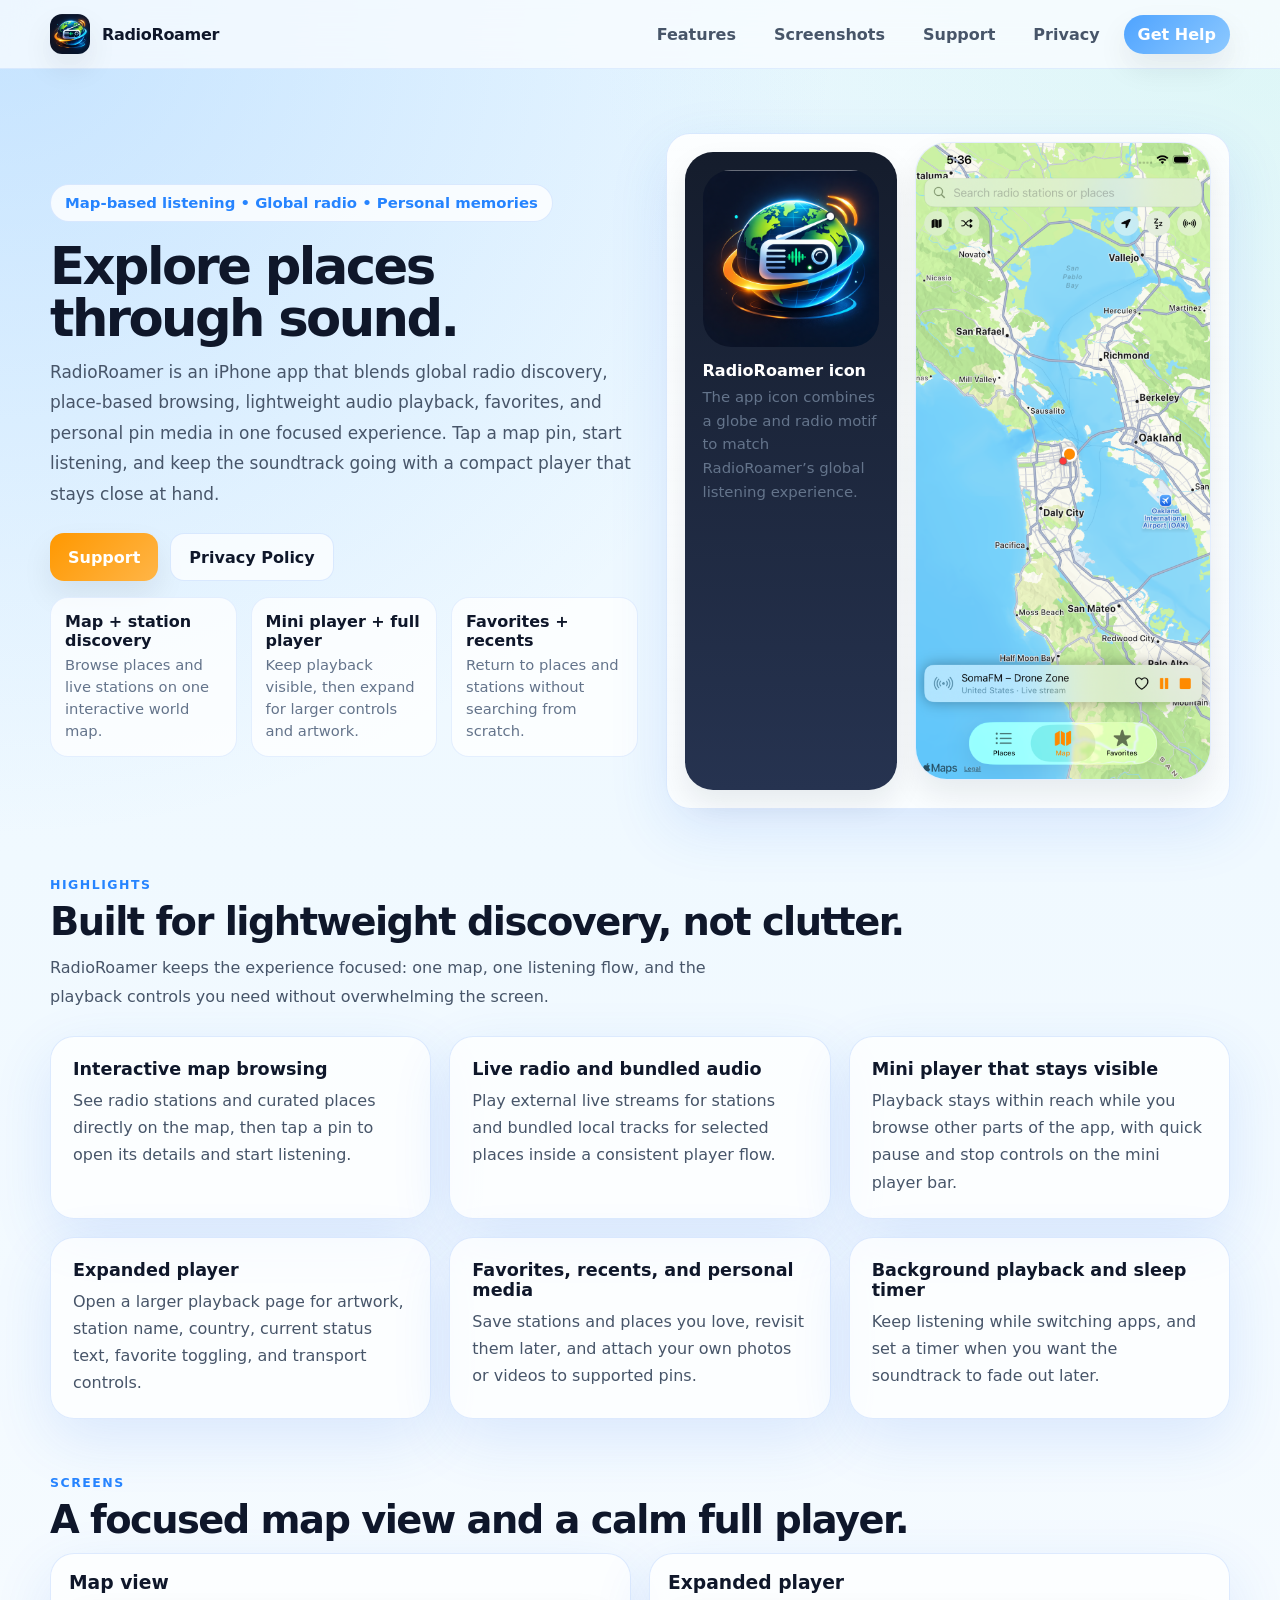
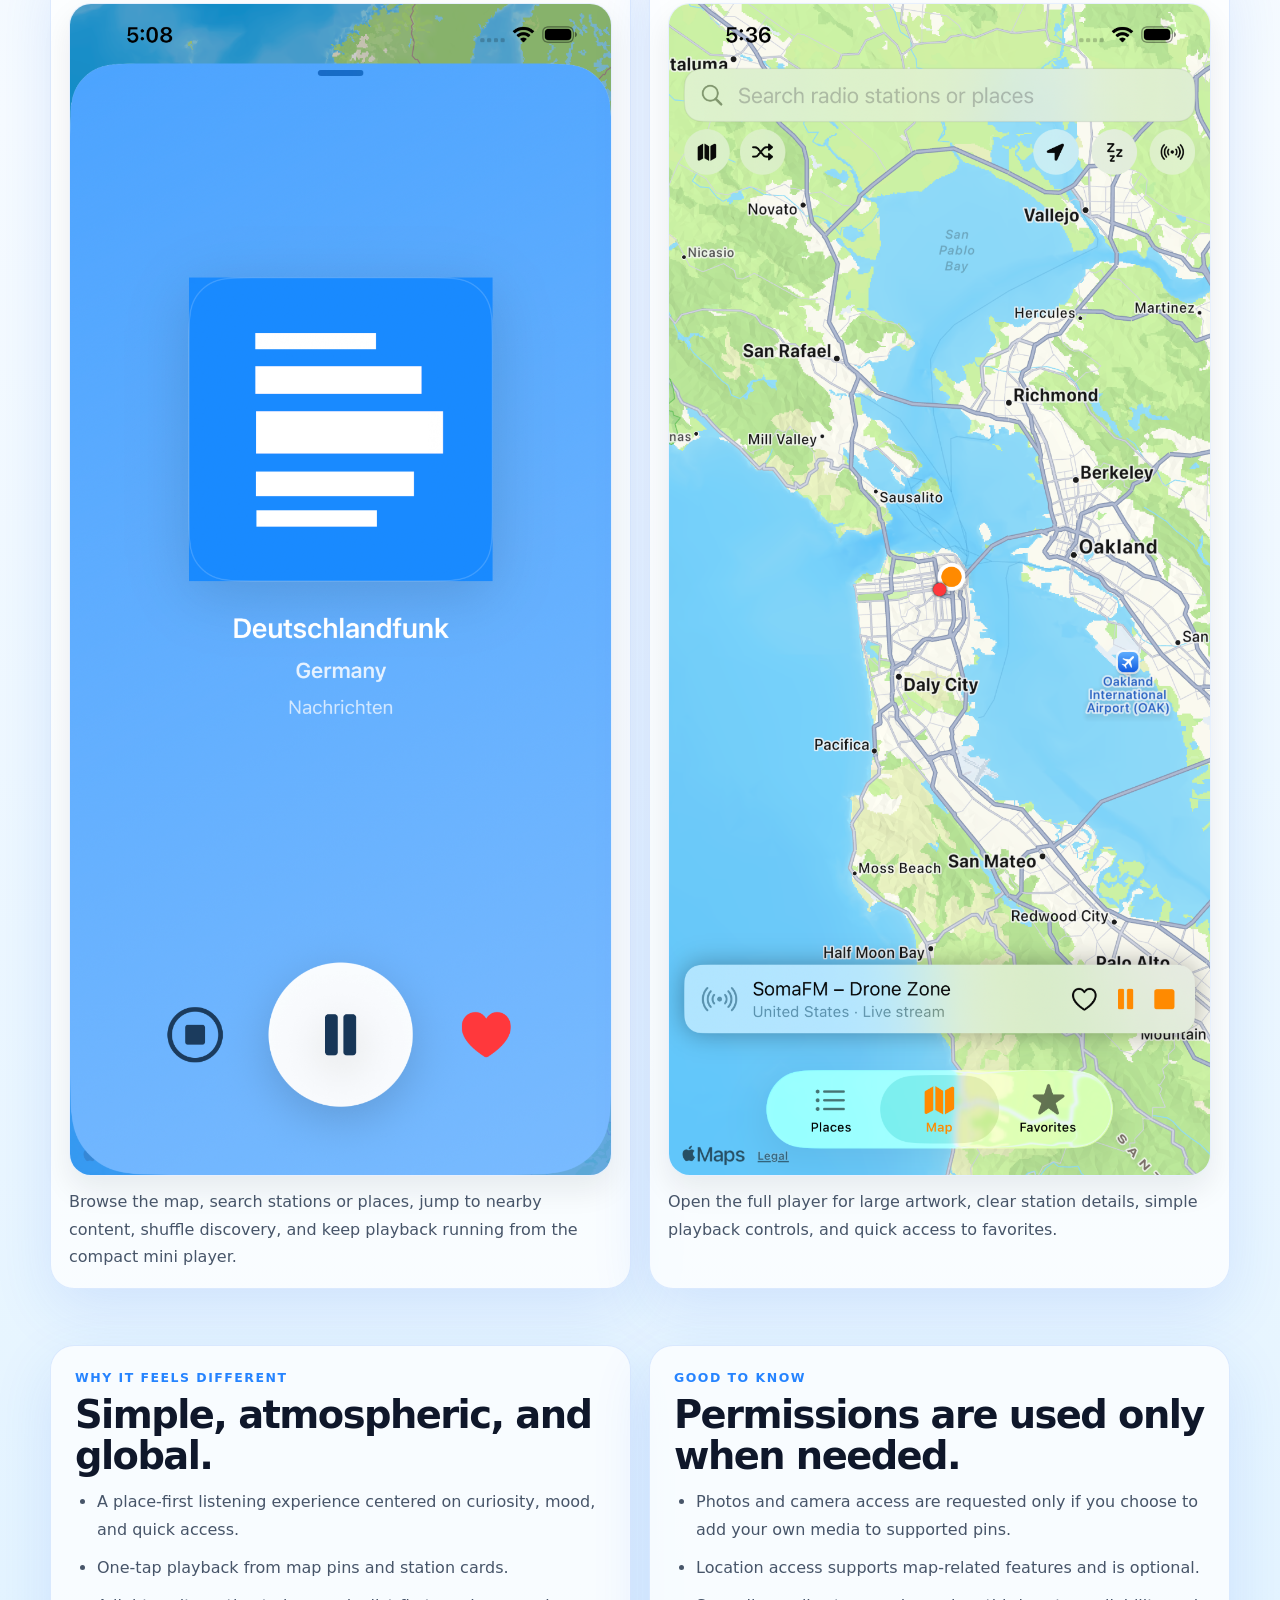
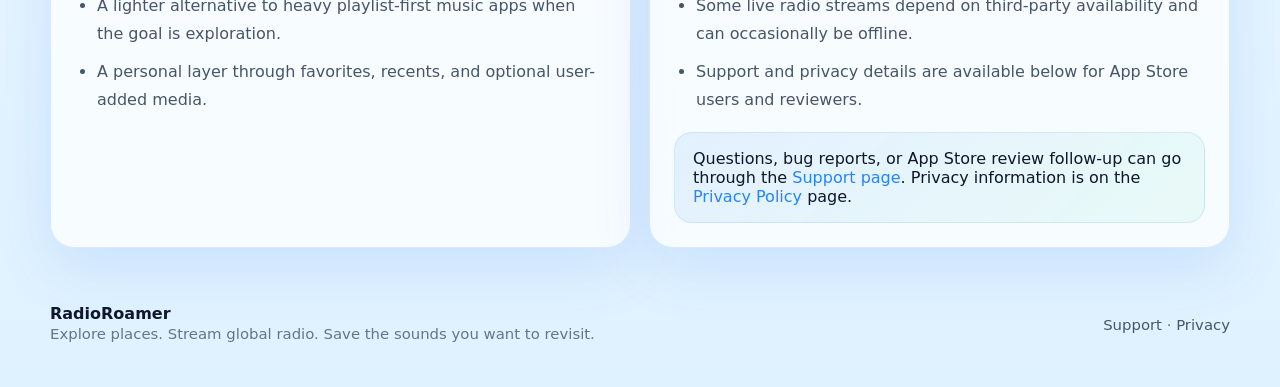
==== index.html @ 7af18050 "support_webpages" ====
<!doctype html>
<html lang="en">
<head>
  <meta charset="utf-8">
  <meta name="viewport" content="width=device-width, initial-scale=1">
  <title>RadioRoamer — Explore places through sound</title>
  <meta name="description" content="RadioRoamer is a map-based iPhone app for discovering global radio stations, curated places, and lightweight audio playback.">
  <link rel="icon" type="image/png" href="./assets/app-logo.png">
  <link rel="apple-touch-icon" href="./assets/app-logo.png">
  <link rel="stylesheet" href="./styles.css">
</head>
<body>
  <header class="site-header">
    <div class="container nav">
      <a class="brand" href="./">
        <span class="brand-mark"><img src="./assets/app-logo.png" alt="RadioRoamer app icon"></span>
        <span>RadioRoamer</span>
      </a>
      <nav class="nav-links" aria-label="Primary">
        <a href="#features">Features</a>
        <a href="#screens">Screenshots</a>
        <a href="./support/">Support</a>
        <a href="./privacy/">Privacy</a>
        <a class="button-link" href="./support/">Get Help</a>
      </nav>
    </div>
  </header>

  <main>
    <section class="hero">
      <div class="container hero-grid">
        <div>
          <div class="eyebrow">Map-based listening • Global radio • Personal memories</div>
          <h1>Explore places through sound.</h1>
          <p class="lead">RadioRoamer is an iPhone app that blends global radio discovery, place-based browsing, lightweight audio playback, favorites, and personal pin media in one focused experience. Tap a map pin, start listening, and keep the soundtrack going with a compact player that stays close at hand.</p>
          <div class="hero-actions">
            <a class="button" href="./support/">Support</a>
            <a class="button-secondary" href="./privacy/">Privacy Policy</a>
          </div>
          <div class="metric-row">
            <div class="metric">
              <strong>Map + station discovery</strong>
              <span>Browse places and live stations on one interactive world map.</span>
            </div>
            <div class="metric">
              <strong>Mini player + full player</strong>
              <span>Keep playback visible, then expand for larger controls and artwork.</span>
            </div>
            <div class="metric">
              <strong>Favorites + recents</strong>
              <span>Return to places and stations without searching from scratch.</span>
            </div>
          </div>
        </div>

        <div class="card hero-panel">
          <div class="showcase-grid">
            <div class="icon-card">
              <div class="icon-art"><img src="./assets/app-logo.png" alt="RadioRoamer icon artwork"></div>
              <div class="icon-copy">
                <strong>RadioRoamer icon</strong>
                <span class="small">The app icon combines a globe and radio motif to match RadioRoamer’s global listening experience.</span>
              </div>
            </div>
            <div class="phone-shot tall hero-shot"><img src="./assets/hero-screenshot-home.png" alt="RadioRoamer home map screen with mini player"></div>
          </div>
        </div>
      </div>
    </section>

    <section id="features" class="section section-anchor">
      <div class="container">
        <div class="kicker">Highlights</div>
        <h2>Built for lightweight discovery, not clutter.</h2>
        <p class="subhead">RadioRoamer keeps the experience focused: one map, one listening flow, and the playback controls you need without overwhelming the screen.</p>
        <div class="feature-grid">
          <article class="card feature-card">
            <h3>Interactive map browsing</h3>
            <p>See radio stations and curated places directly on the map, then tap a pin to open its details and start listening.</p>
          </article>
          <article class="card feature-card">
            <h3>Live radio and bundled audio</h3>
            <p>Play external live streams for stations and bundled local tracks for selected places inside a consistent player flow.</p>
          </article>
          <article class="card feature-card">
            <h3>Mini player that stays visible</h3>
            <p>Playback stays within reach while you browse other parts of the app, with quick pause and stop controls on the mini player bar.</p>
          </article>
          <article class="card feature-card">
            <h3>Expanded player</h3>
            <p>Open a larger playback page for artwork, station name, country, current status text, favorite toggling, and transport controls.</p>
          </article>
          <article class="card feature-card">
            <h3>Favorites, recents, and personal media</h3>
            <p>Save stations and places you love, revisit them later, and attach your own photos or videos to supported pins.</p>
          </article>
          <article class="card feature-card">
            <h3>Background playback and sleep timer</h3>
            <p>Keep listening while switching apps, and set a timer when you want the soundtrack to fade out later.</p>
          </article>
        </div>
      </div>
    </section>

    <section id="screens" class="section section-anchor">
      <div class="container">
        <div class="kicker">Screens</div>
        <h2>A focused map view and a calm full player.</h2>
        <div class="gallery-grid">
          <article class="card gallery-card">
            <h3>Map view</h3>
            <div class="gallery-shot"><img src="./assets/screenshot-map.png" alt="Map view with a station mini player in RadioRoamer"></div>
            <p>Browse the map, search stations or places, jump to nearby content, shuffle discovery, and keep playback running from the compact mini player.</p>
          </article>
          <article class="card gallery-card">
            <h3>Expanded player</h3>
            <div class="gallery-shot"><img src="./assets/screenshot-player.png" alt="Expanded player screen in RadioRoamer"></div>
            <p>Open the full player for large artwork, clear station details, simple playback controls, and quick access to favorites.</p>
          </article>
        </div>
      </div>
    </section>

    <section class="section">
      <div class="container two-col">
        <article class="card list-card">
          <div class="kicker">Why it feels different</div>
          <h2>Simple, atmospheric, and global.</h2>
          <ul>
            <li>A place-first listening experience centered on curiosity, mood, and quick access.</li>
            <li>One-tap playback from map pins and station cards.</li>
            <li>A lighter alternative to heavy playlist-first music apps when the goal is exploration.</li>
            <li>A personal layer through favorites, recents, and optional user-added media.</li>
          </ul>
        </article>

        <article class="card list-card">
          <div class="kicker">Good to know</div>
          <h2>Permissions are used only when needed.</h2>
          <ul>
            <li>Photos and camera access are requested only if you choose to add your own media to supported pins.</li>
            <li>Location access supports map-related features and is optional.</li>
            <li>Some live radio streams depend on third-party availability and can occasionally be offline.</li>
            <li>Support and privacy details are available below for App Store users and reviewers.</li>
          </ul>
          <div class="notice">Questions, bug reports, or App Store review follow-up can go through the <a href="./support/">Support page</a>. Privacy information is on the <a href="./privacy/">Privacy Policy</a> page.</div>
        </article>
      </div>
    </section>
  </main>

  <footer class="footer">
    <div class="container footer-grid">
      <div>
        <strong>RadioRoamer</strong><br>
        <span class="small">Explore places. Stream global radio. Save the sounds you want to revisit.</span>
      </div>
      <div class="small">
        <a href="./support/">Support</a> · <a href="./privacy/">Privacy</a>
      </div>
    </div>
  </footer>
</body>
</html>
---- styles.css ----
:root {
  --bg: #eaf7ff;
  --bg-2: #dff2ff;
  --surface: rgba(255,255,255,0.72);
  --surface-strong: rgba(255,255,255,0.86);
  --surface-border: rgba(59, 130, 246, 0.16);
  --text: #0f172a;
  --muted: #475569;
  --muted-2: #64748b;
  --primary: #4ea3ff;
  --primary-strong: #2684ff;
  --accent: #ff9800;
  --accent-soft: rgba(255, 152, 0, 0.14);
  --green-soft: rgba(159, 243, 208, 0.3);
  --shadow: 0 20px 60px rgba(37, 99, 235, 0.12);
  --shadow-soft: 0 14px 30px rgba(15, 23, 42, 0.08);
  --radius-xl: 32px;
  --radius-lg: 24px;
  --radius-md: 18px;
  --max: 1180px;
}

* { box-sizing: border-box; }
html { scroll-behavior: smooth; }
body {
  margin: 0;
  font-family: Inter, ui-sans-serif, system-ui, -apple-system, BlinkMacSystemFont, "Segoe UI", sans-serif;
  color: var(--text);
  background:
    radial-gradient(circle at top left, rgba(78, 163, 255, 0.24), transparent 22%),
    radial-gradient(circle at top right, rgba(159, 243, 208, 0.18), transparent 18%),
    linear-gradient(180deg, var(--bg) 0%, #f6fbff 48%, var(--bg-2) 100%);
  min-height: 100vh;
}
img { max-width: 100%; display: block; }
a { color: var(--primary-strong); text-decoration: none; }
a:hover { text-decoration: underline; }
.container { width: min(calc(100% - 32px), var(--max)); margin: 0 auto; }

.site-header {
  position: sticky;
  top: 0;
  z-index: 30;
  backdrop-filter: blur(18px);
  background: rgba(250, 253, 255, 0.76);
  border-bottom: 1px solid rgba(59, 130, 246, 0.12);
}
.nav {
  display: flex;
  align-items: center;
  justify-content: space-between;
  gap: 16px;
  padding: 14px 0;
}
.brand {
  display: inline-flex;
  align-items: center;
  gap: 12px;
  color: var(--text);
  font-weight: 800;
  letter-spacing: -0.02em;
}
.brand:hover { text-decoration: none; }
.brand-mark {
  width: 40px;
  height: 40px;
  overflow: hidden;
  border-radius: 12px;
  box-shadow: var(--shadow-soft);
}
.nav-links {
  display: flex;
  flex-wrap: wrap;
  align-items: center;
  gap: 10px;
}
.nav-links a {
  color: var(--muted);
  font-weight: 600;
  padding: 10px 14px;
  border-radius: 999px;
}
.nav-links a:hover {
  text-decoration: none;
  background: rgba(255,255,255,0.72);
}
.nav-links .button-link {
  background: linear-gradient(135deg, var(--primary), #8dc9ff);
  color: white;
  box-shadow: var(--shadow-soft);
}
.nav-links .button-link:hover { opacity: 0.95; }

.hero { padding: 64px 0 40px; }
.hero-grid {
  display: grid;
  grid-template-columns: 1.02fr 0.98fr;
  gap: 28px;
  align-items: center;
}
.eyebrow {
  display: inline-flex;
  align-items: center;
  gap: 8px;
  padding: 9px 14px;
  border-radius: 999px;
  background: rgba(255,255,255,0.8);
  border: 1px solid var(--surface-border);
  color: var(--primary-strong);
  font-size: 0.93rem;
  font-weight: 700;
}
.hero h1 {
  margin: 18px 0 12px;
  font-size: clamp(2.6rem, 4vw, 4.4rem);
  line-height: 1.02;
  letter-spacing: -0.05em;
}
.lead {
  margin: 0;
  max-width: 60ch;
  color: var(--muted);
  line-height: 1.8;
  font-size: 1.06rem;
}
.hero-actions {
  display: flex;
  flex-wrap: wrap;
  gap: 12px;
  margin-top: 24px;
}
.button, .button-secondary {
  display: inline-flex;
  align-items: center;
  justify-content: center;
  min-height: 48px;
  padding: 0 18px;
  border-radius: 14px;
  font-weight: 800;
  text-decoration: none;
  transition: transform 120ms ease, box-shadow 120ms ease;
}
.button:hover, .button-secondary:hover {
  transform: translateY(-1px);
  text-decoration: none;
}
.button {
  background: linear-gradient(135deg, var(--accent), #ffb547);
  color: white;
  box-shadow: var(--shadow-soft);
}
.button-secondary {
  border: 1px solid var(--surface-border);
  background: rgba(255,255,255,0.72);
  color: var(--text);
}
.card {
  background: var(--surface);
  border: 1px solid var(--surface-border);
  border-radius: var(--radius-lg);
  box-shadow: var(--shadow);
}
.hero-panel {
  padding: 18px;
  background: linear-gradient(180deg, rgba(255,255,255,0.88), rgba(255,255,255,0.64));
}
.phone-stack {
  display: grid;
  grid-template-columns: 0.78fr 0.62fr;
  gap: 16px;
  align-items: end;
}
.phone-shot {
  border-radius: 32px;
  overflow: hidden;
  box-shadow: var(--shadow-soft);
  border: 1px solid rgba(59, 130, 246, 0.14);
  background: white;
}
.phone-shot.tall { transform: translateY(-10px); }
.metric-row {
  display: grid;
  grid-template-columns: repeat(3, 1fr);
  gap: 14px;
  margin-top: 16px;
}
.metric {
  padding: 14px;
  border-radius: 18px;
  background: rgba(255,255,255,0.76);
  border: 1px solid rgba(59, 130, 246, 0.12);
}
.metric strong {
  display: block;
  font-size: 1rem;
  margin-bottom: 4px;
}
.metric span {
  color: var(--muted-2);
  font-size: 0.92rem;
  line-height: 1.5;
}

.section { padding: 28px 0; }
.kicker {
  color: var(--primary-strong);
  text-transform: uppercase;
  letter-spacing: 0.12em;
  font-weight: 800;
  font-size: 0.78rem;
  margin-bottom: 10px;
}
.section h2 {
  margin: 0 0 12px;
  font-size: clamp(1.8rem, 3vw, 2.7rem);
  line-height: 1.06;
  letter-spacing: -0.04em;
}
.subhead {
  margin: 0 0 24px;
  max-width: 70ch;
  color: var(--muted);
  line-height: 1.8;
}

.feature-grid {
  display: grid;
  grid-template-columns: repeat(3, 1fr);
  gap: 18px;
}
.feature-card { padding: 22px; }
.feature-card h3 {
  margin: 0 0 8px;
  font-size: 1.1rem;
}
.feature-card p {
  margin: 0;
  line-height: 1.7;
  color: var(--muted);
}

.gallery-grid {
  display: grid;
  grid-template-columns: 1fr 1fr;
  gap: 18px;
}
.gallery-card {
  padding: 18px;
}
.gallery-card h3 {
  margin: 0 0 10px;
}
.gallery-shot {
  overflow: hidden;
  border-radius: 22px;
  border: 1px solid rgba(59, 130, 246, 0.12);
  background: white;
  box-shadow: var(--shadow-soft);
}
.gallery-shot img {
  width: 100%;
  height: auto;
}
.gallery-card p {
  margin: 12px 0 0;
  line-height: 1.7;
  color: var(--muted);
}

.two-col {
  display: grid;
  grid-template-columns: 1fr 1fr;
  gap: 18px;
}
.content-card, .list-card, .faq-card, .steps-card { padding: 24px; }
.content-card p, .list-card p, .faq-card p, .steps-card p {
  line-height: 1.8;
  color: var(--muted);
}
.list-card ul,
.content-card ul,
.steps-card ol {
  margin: 0;
  padding-left: 22px;
}
.list-card li,
.content-card li,
.steps-card li {
  margin: 0 0 10px;
  line-height: 1.75;
  color: var(--muted);
}
.notice,
.callout {
  margin-top: 18px;
  padding: 16px 18px;
  border-radius: 18px;
  background: linear-gradient(135deg, rgba(78, 163, 255, 0.12), rgba(159, 243, 208, 0.16));
  border: 1px solid rgba(59, 130, 246, 0.14);
}
.callout strong { display: block; margin-bottom: 6px; }
.inline-code {
  display: inline-block;
  padding: 2px 8px;
  border-radius: 999px;
  background: rgba(15, 23, 42, 0.08);
  font-family: ui-monospace, SFMono-Regular, Menlo, monospace;
  font-size: 0.9em;
}
.link-grid {
  display: grid;
  grid-template-columns: repeat(3, 1fr);
  gap: 14px;
}
.link-card {
  padding: 18px;
  border-radius: 20px;
  background: rgba(255,255,255,0.84);
  border: 1px solid var(--surface-border);
  box-shadow: var(--shadow-soft);
}
.link-card strong { display: block; margin-bottom: 6px; }
.small { color: var(--muted-2); font-size: 0.93rem; line-height: 1.6; }
.section-anchor {
  scroll-margin-top: 90px;
}
hr.soft {
  border: 0;
  border-top: 1px solid rgba(59, 130, 246, 0.12);
  margin: 20px 0;
}
.footer {
  padding: 28px 0 40px;
}
.footer-grid {
  display: flex;
  flex-wrap: wrap;
  justify-content: space-between;
  gap: 14px;
  align-items: center;
}
.footer a { color: var(--muted); }
.faq-grid {
  display: grid;
  grid-template-columns: 1fr 1fr;
  gap: 18px;
}
.faq-card h3 {
  margin: 0 0 8px;
  font-size: 1.05rem;
}
.highlight-list {
  display: grid;
  grid-template-columns: repeat(2, 1fr);
  gap: 14px;
}
.highlight-item {
  padding: 16px;
  border-radius: 18px;
  background: rgba(255,255,255,0.82);
  border: 1px solid rgba(59, 130, 246, 0.12);
}
.highlight-item strong { display: block; margin-bottom: 6px; }

@media (max-width: 980px) {
  .hero-grid,
  .feature-grid,
  .gallery-grid,
  .two-col,
  .faq-grid,
  .metric-row,
  .link-grid,
  .highlight-list {
    grid-template-columns: 1fr;
  }
  .phone-stack {
    grid-template-columns: 1fr 0.84fr;
  }
}

@media (max-width: 720px) {
  .nav {
    align-items: flex-start;
    flex-direction: column;
  }
  .hero { padding-top: 42px; }
  .hero h1 { font-size: 2.5rem; }
  .phone-stack { grid-template-columns: 1fr; }
  .phone-shot.tall { transform: none; }
}


.showcase-grid {
  display: grid;
  grid-template-columns: 0.72fr 1fr;
  gap: 18px;
  align-items: stretch;
}
.icon-card {
  display: flex;
  flex-direction: column;
  gap: 14px;
  padding: 18px;
  border-radius: 28px;
  background: linear-gradient(180deg, rgba(16, 24, 40, 0.98), rgba(15, 29, 61, 0.9));
  color: white;
  box-shadow: var(--shadow-soft);
}
.icon-card.compact {
  flex-direction: row;
  align-items: center;
  background: rgba(255,255,255,0.72);
  color: var(--text);
  border: 1px solid rgba(59, 130, 246, 0.12);
}
.icon-art {
  aspect-ratio: 1 / 1;
  width: 100%;
  max-width: 220px;
  margin: 0 auto;
  border-radius: 28px;
  overflow: hidden;
  background: rgba(255,255,255,0.08);
}
.icon-art.compact {
  width: 88px;
  min-width: 88px;
  max-width: 88px;
  border-radius: 22px;
  margin: 0;
}
.icon-art img {
  width: 100%;
  height: 100%;
  object-fit: cover;
}
.icon-copy {
  display: grid;
  gap: 6px;
}
.hero-shot img,
.support-shot img {
  width: 100%;
  height: 100%;
  object-fit: cover;
}
.support-hero-panel {
  display: grid;
  gap: 16px;
}

@media (max-width: 960px) {
  .showcase-grid,
  .hero-grid,
  .metric-row,
  .feature-grid,
  .gallery-grid,
  .two-col { grid-template-columns: 1fr; }
  .icon-card.compact { align-items: flex-start; }
}
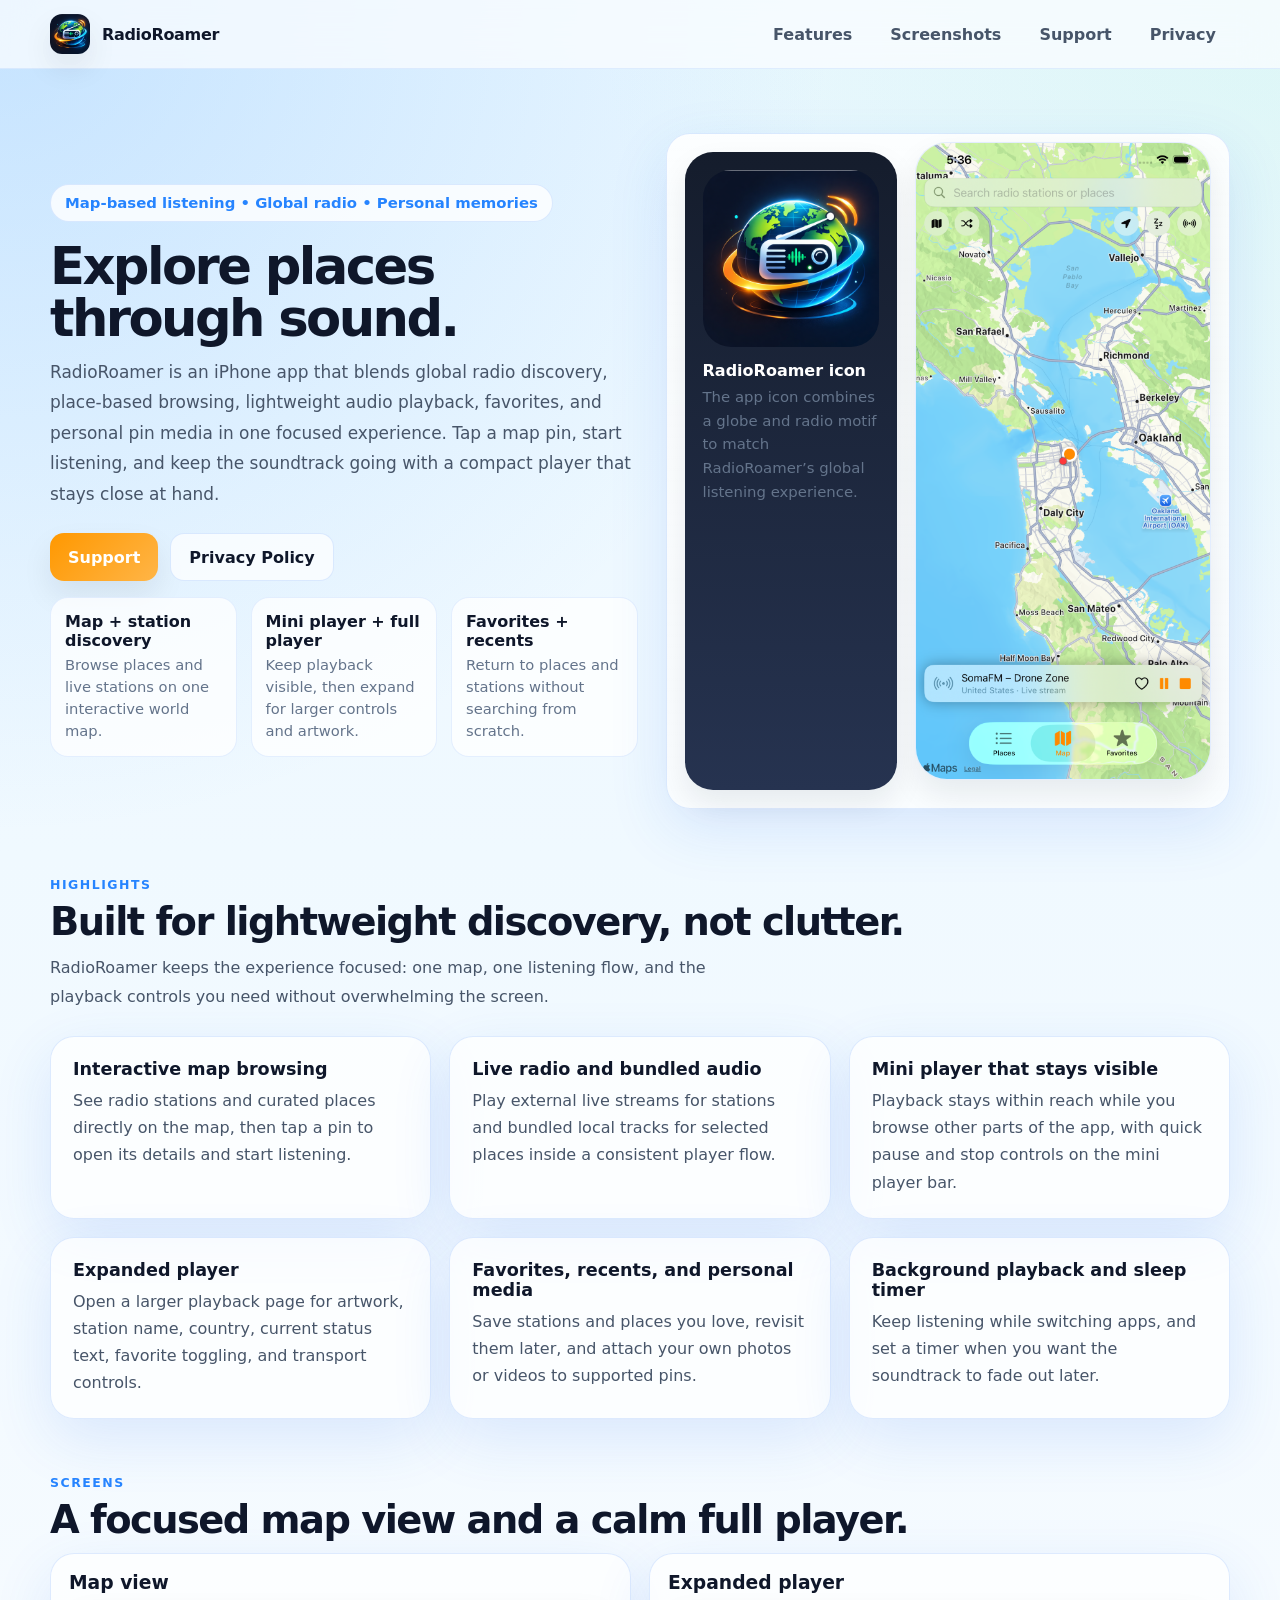
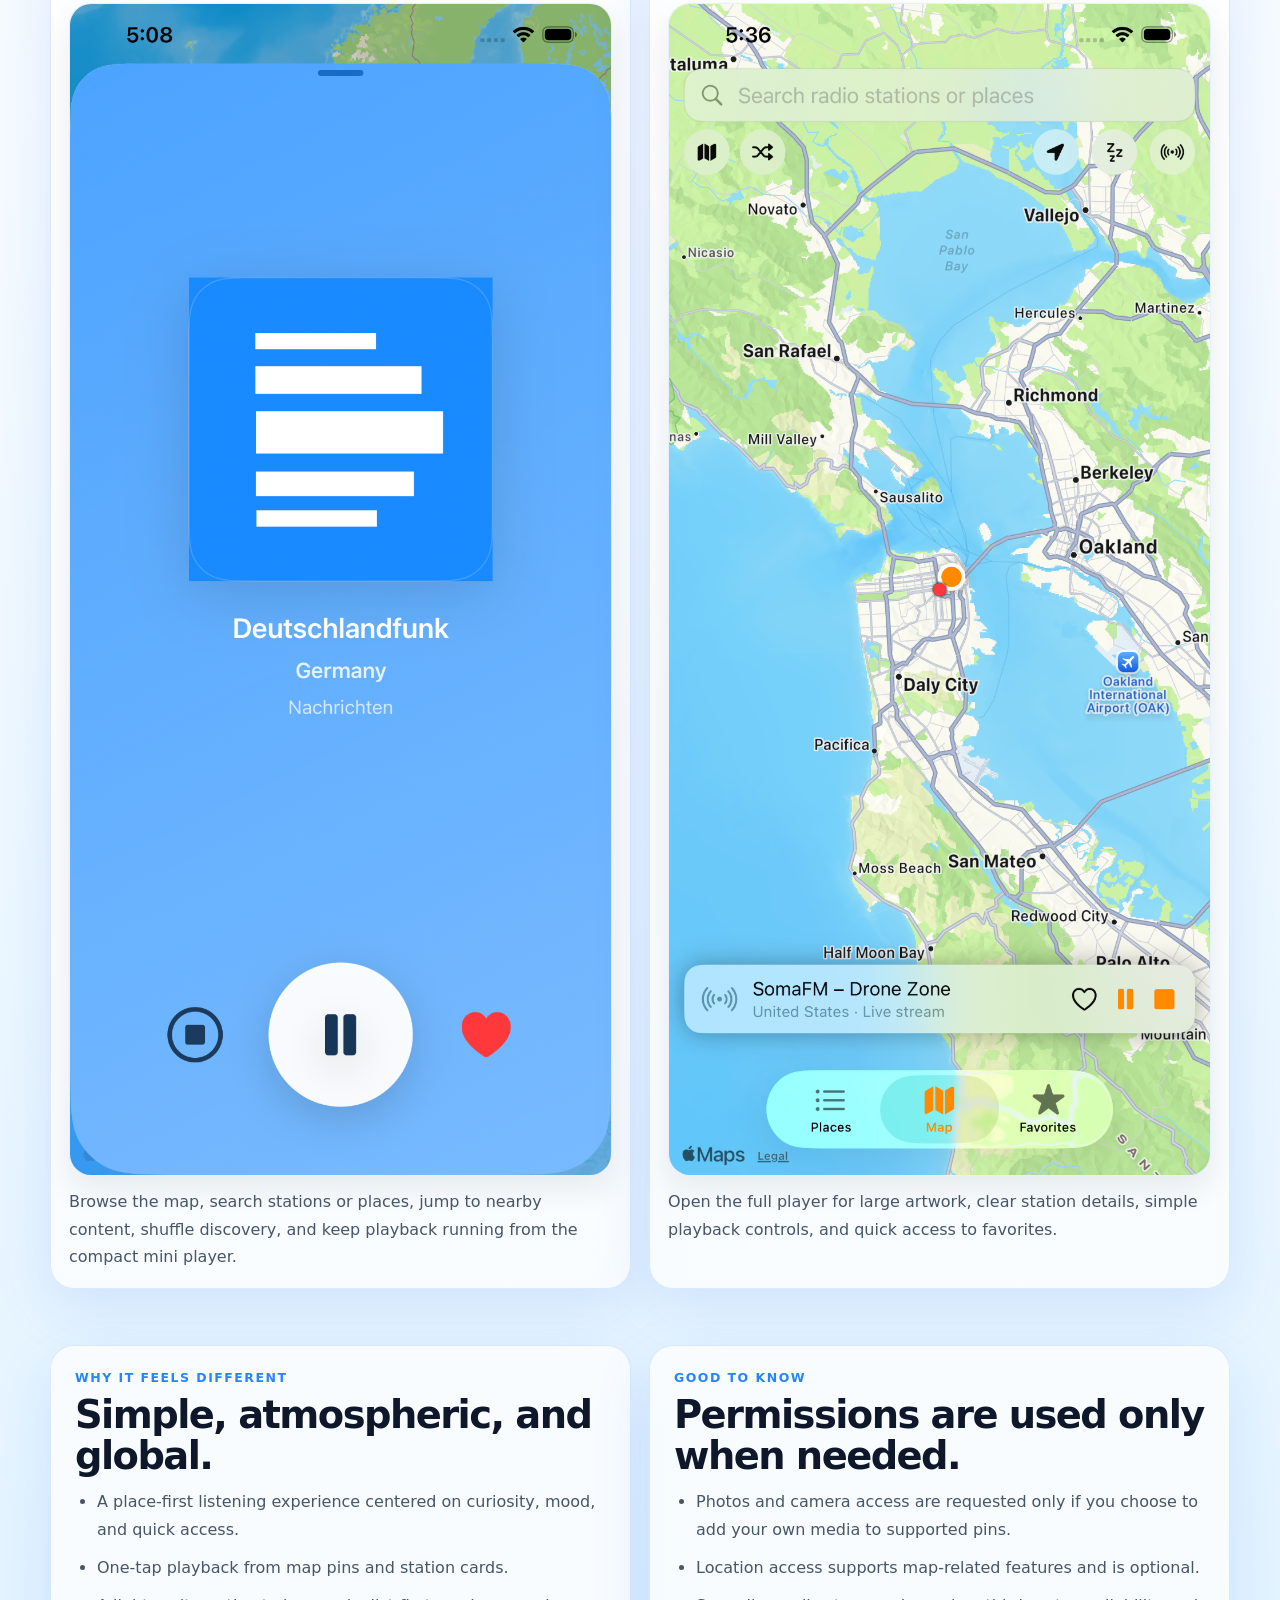
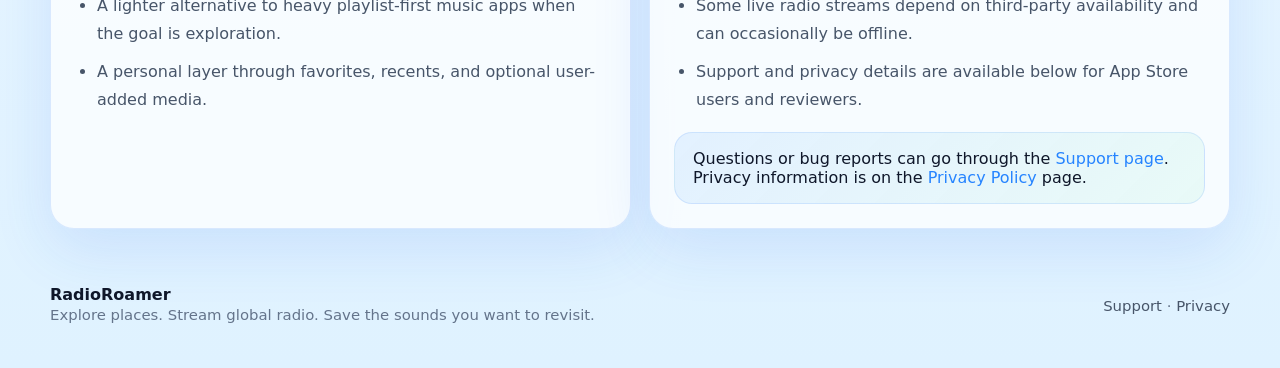
==== commit 502efa97: "update some information" ====
--- a/index.html
+++ b/index.html
@@ -5,15 +5,15 @@
   <meta name="viewport" content="width=device-width, initial-scale=1">
   <title>RadioRoamer — Explore places through sound</title>
   <meta name="description" content="RadioRoamer is a map-based iPhone app for discovering global radio stations, curated places, and lightweight audio playback.">
-  <link rel="icon" type="image/png" href="./assets/app-logo.png">
-  <link rel="apple-touch-icon" href="./assets/app-logo.png">
+  <link rel="icon" type="image/png" href="./assets/app-logo-v2.png?v=20260319b">
+  <link rel="apple-touch-icon" href="./assets/app-logo-v2.png?v=20260319b">
   <link rel="stylesheet" href="./styles.css">
 </head>
 <body>
   <header class="site-header">
     <div class="container nav">
       <a class="brand" href="./">
-        <span class="brand-mark"><img src="./assets/app-logo.png" alt="RadioRoamer app icon"></span>
+        <span class="brand-mark"><img src="./assets/app-logo-v2.png?v=20260319b" alt="RadioRoamer app icon"></span>
         <span>RadioRoamer</span>
       </a>
       <nav class="nav-links" aria-label="Primary">
@@ -21,7 +21,6 @@
         <a href="#screens">Screenshots</a>
         <a href="./support/">Support</a>
         <a href="./privacy/">Privacy</a>
-        <a class="button-link" href="./support/">Get Help</a>
       </nav>
     </div>
   </header>
@@ -56,13 +55,13 @@
         <div class="card hero-panel">
           <div class="showcase-grid">
             <div class="icon-card">
-              <div class="icon-art"><img src="./assets/app-logo.png" alt="RadioRoamer icon artwork"></div>
+              <div class="icon-art"><img src="./assets/app-logo-v2.png?v=20260319b" alt="RadioRoamer icon artwork"></div>
               <div class="icon-copy">
                 <strong>RadioRoamer icon</strong>
                 <span class="small">The app icon combines a globe and radio motif to match RadioRoamer’s global listening experience.</span>
               </div>
             </div>
-            <div class="phone-shot tall hero-shot"><img src="./assets/hero-screenshot-home.png" alt="RadioRoamer home map screen with mini player"></div>
+            <div class="phone-shot tall hero-shot"><img src="./assets/hero-screenshot-home-v2.png?v=20260319b" alt="RadioRoamer home map screen with mini player"></div>
           </div>
         </div>
       </div>
@@ -143,7 +142,7 @@
             <li>Some live radio streams depend on third-party availability and can occasionally be offline.</li>
             <li>Support and privacy details are available below for App Store users and reviewers.</li>
           </ul>
-          <div class="notice">Questions, bug reports, or App Store review follow-up can go through the <a href="./support/">Support page</a>. Privacy information is on the <a href="./privacy/">Privacy Policy</a> page.</div>
+          <div class="notice">Questions or bug reports can go through the <a href="./support/">Support page</a>. Privacy information is on the <a href="./privacy/">Privacy Policy</a> page.</div>
         </article>
       </div>
     </section>
